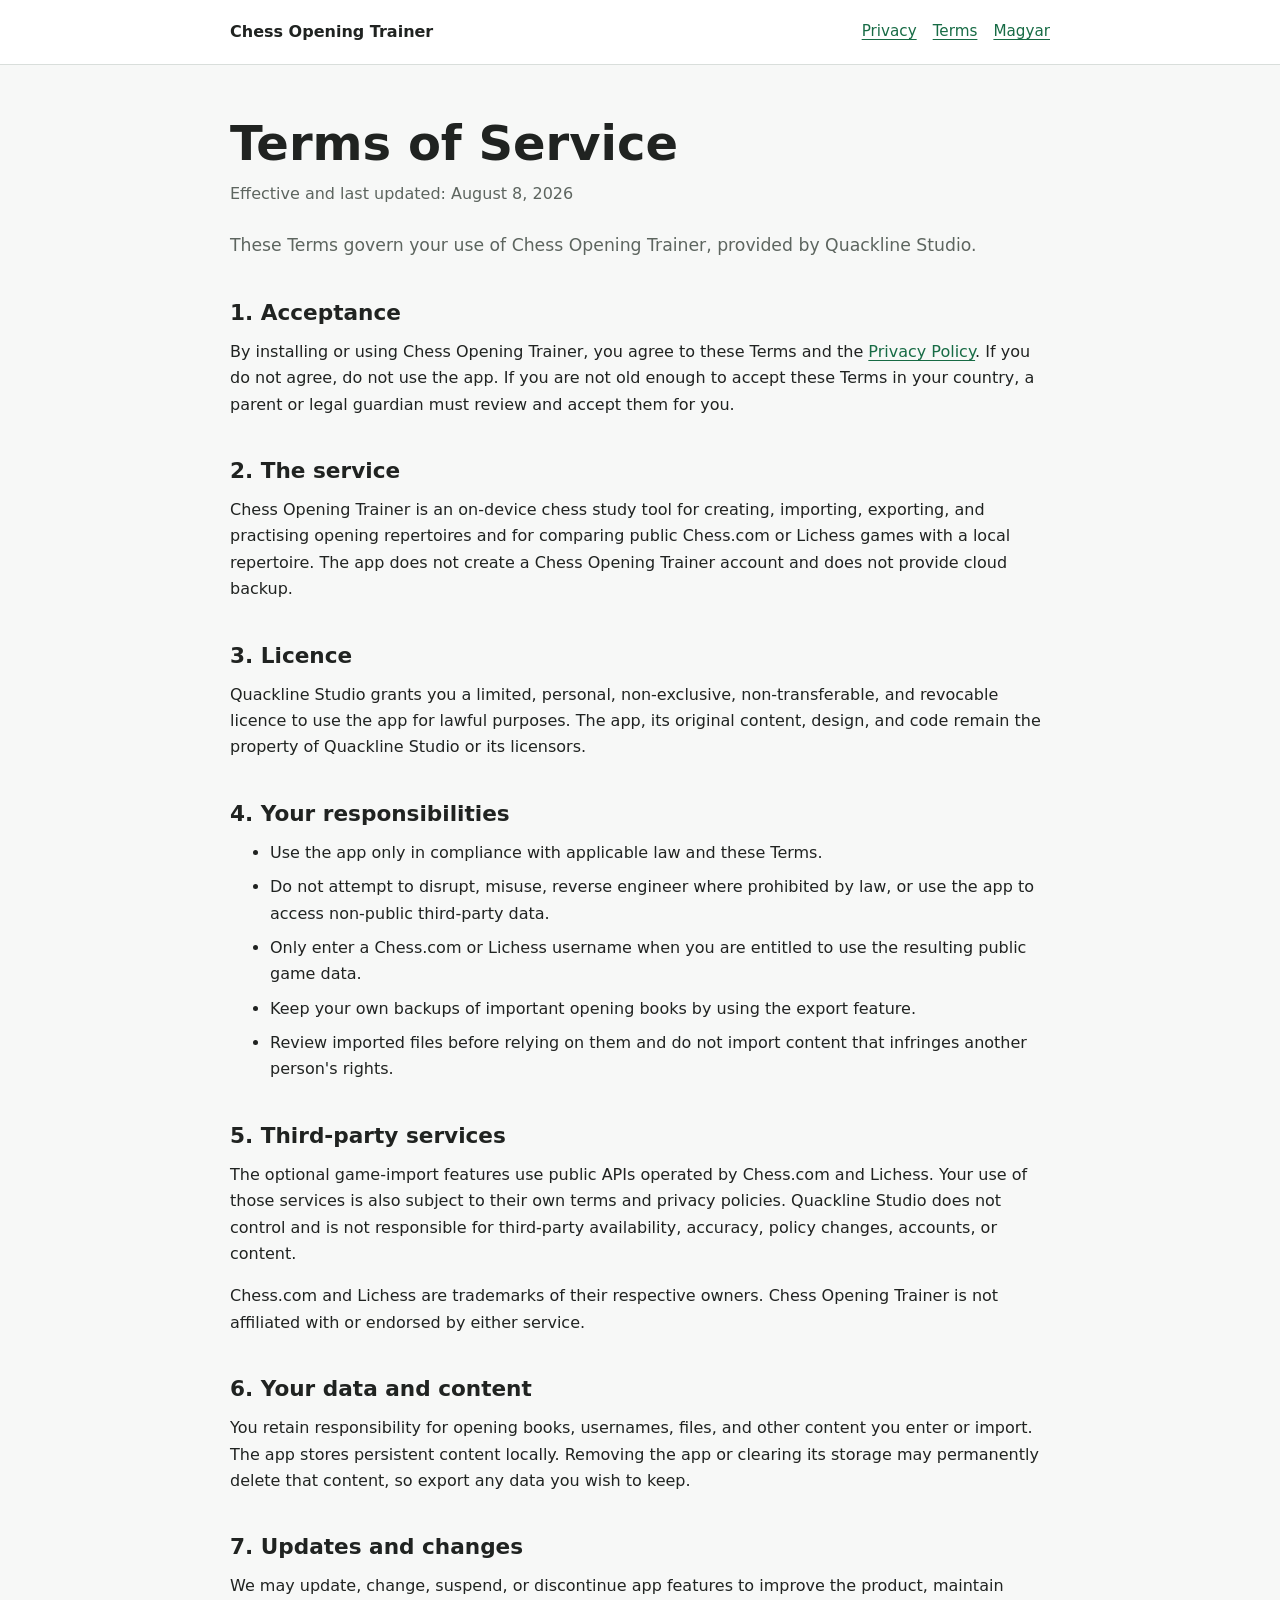
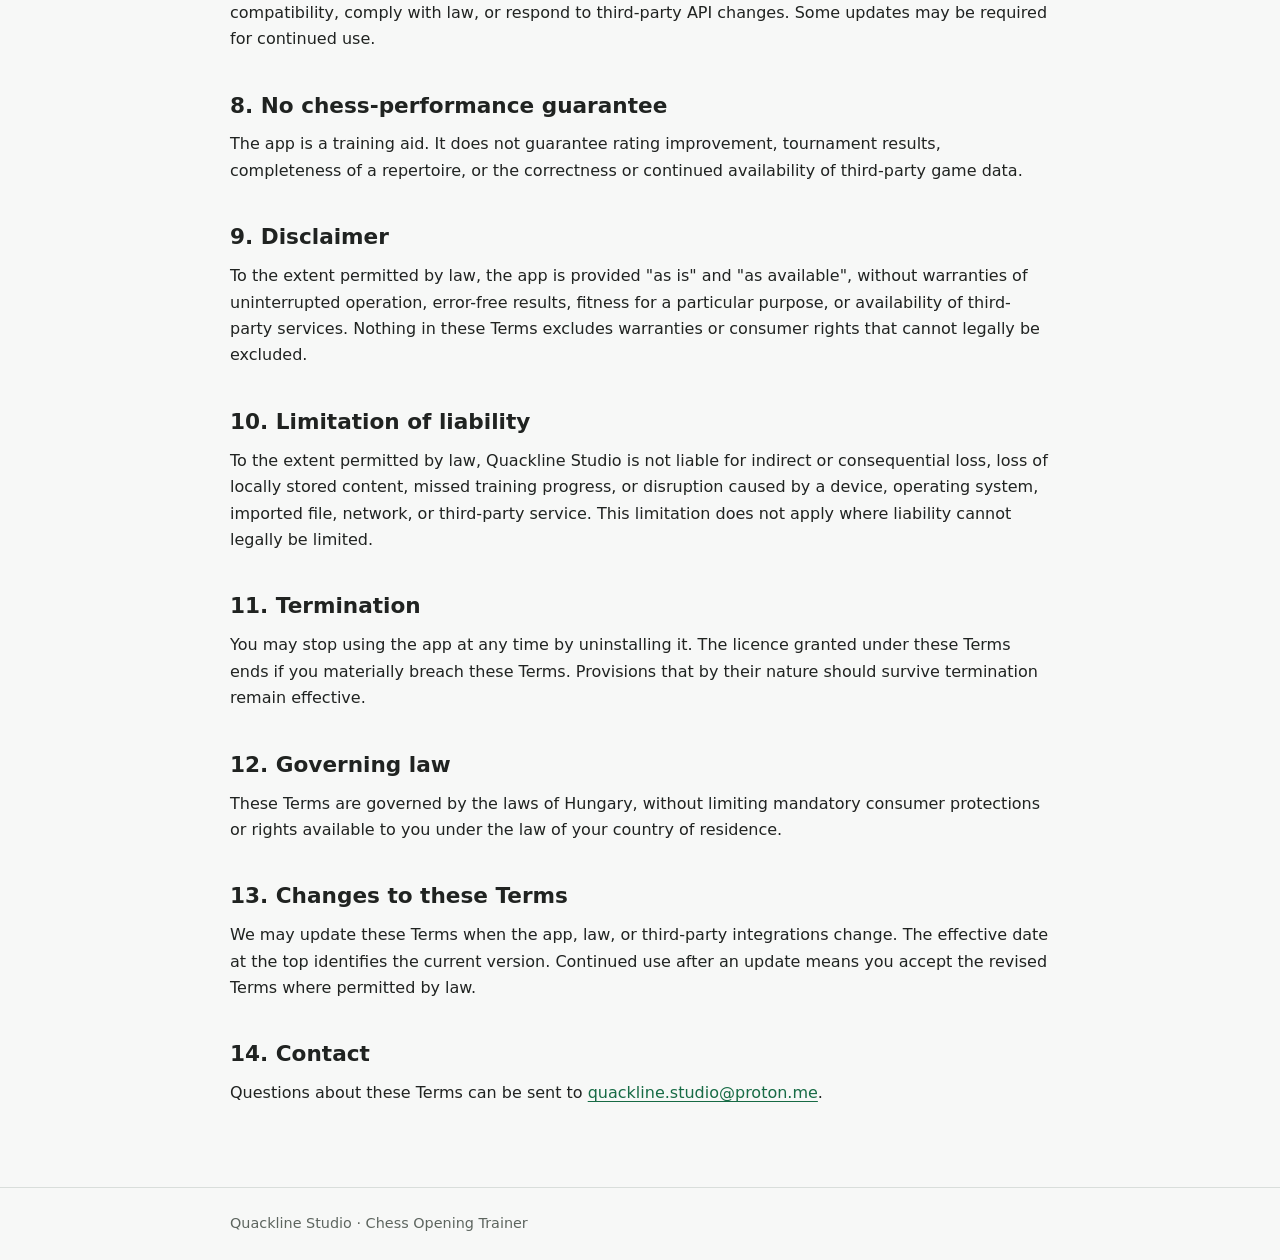
==== terms/index.html @ 7606192e "Publish Chess Opening Trainer legal documents" ====
<!doctype html>
<html lang="en">
  <head>
    <meta charset="utf-8">
    <meta name="viewport" content="width=device-width, initial-scale=1">
    <meta name="description" content="Terms of Service for Chess Opening Trainer.">
    <title>Terms of Service - Chess Opening Trainer</title>
    <link rel="stylesheet" href="../styles.css">
  </head>
  <body>
    <header class="site-header">
      <div class="site-header__inner">
        <a class="brand" href="../">Chess Opening Trainer</a>
        <nav class="site-nav" aria-label="Legal documents">
          <a href="../privacy/">Privacy</a>
          <a href="./" aria-current="page">Terms</a>
          <a href="hu/" lang="hu">Magyar</a>
        </nav>
      </div>
    </header>
    <main class="document">
      <h1>Terms of Service</h1>
      <p class="meta">Effective and last updated: August 8, 2026</p>
      <p class="lede">These Terms govern your use of Chess Opening Trainer, provided by Quackline Studio.</p>

      <h2>1. Acceptance</h2>
      <p>By installing or using Chess Opening Trainer, you agree to these Terms and the <a href="../privacy/">Privacy Policy</a>. If you do not agree, do not use the app. If you are not old enough to accept these Terms in your country, a parent or legal guardian must review and accept them for you.</p>

      <h2>2. The service</h2>
      <p>Chess Opening Trainer is an on-device chess study tool for creating, importing, exporting, and practising opening repertoires and for comparing public Chess.com or Lichess games with a local repertoire. The app does not create a Chess Opening Trainer account and does not provide cloud backup.</p>

      <h2>3. Licence</h2>
      <p>Quackline Studio grants you a limited, personal, non-exclusive, non-transferable, and revocable licence to use the app for lawful purposes. The app, its original content, design, and code remain the property of Quackline Studio or its licensors.</p>

      <h2>4. Your responsibilities</h2>
      <ul>
        <li>Use the app only in compliance with applicable law and these Terms.</li>
        <li>Do not attempt to disrupt, misuse, reverse engineer where prohibited by law, or use the app to access non-public third-party data.</li>
        <li>Only enter a Chess.com or Lichess username when you are entitled to use the resulting public game data.</li>
        <li>Keep your own backups of important opening books by using the export feature.</li>
        <li>Review imported files before relying on them and do not import content that infringes another person's rights.</li>
      </ul>

      <h2>5. Third-party services</h2>
      <p>The optional game-import features use public APIs operated by Chess.com and Lichess. Your use of those services is also subject to their own terms and privacy policies. Quackline Studio does not control and is not responsible for third-party availability, accuracy, policy changes, accounts, or content.</p>
      <p>Chess.com and Lichess are trademarks of their respective owners. Chess Opening Trainer is not affiliated with or endorsed by either service.</p>

      <h2>6. Your data and content</h2>
      <p>You retain responsibility for opening books, usernames, files, and other content you enter or import. The app stores persistent content locally. Removing the app or clearing its storage may permanently delete that content, so export any data you wish to keep.</p>

      <h2>7. Updates and changes</h2>
      <p>We may update, change, suspend, or discontinue app features to improve the product, maintain compatibility, comply with law, or respond to third-party API changes. Some updates may be required for continued use.</p>

      <h2>8. No chess-performance guarantee</h2>
      <p>The app is a training aid. It does not guarantee rating improvement, tournament results, completeness of a repertoire, or the correctness or continued availability of third-party game data.</p>

      <h2>9. Disclaimer</h2>
      <p>To the extent permitted by law, the app is provided "as is" and "as available", without warranties of uninterrupted operation, error-free results, fitness for a particular purpose, or availability of third-party services. Nothing in these Terms excludes warranties or consumer rights that cannot legally be excluded.</p>

      <h2>10. Limitation of liability</h2>
      <p>To the extent permitted by law, Quackline Studio is not liable for indirect or consequential loss, loss of locally stored content, missed training progress, or disruption caused by a device, operating system, imported file, network, or third-party service. This limitation does not apply where liability cannot legally be limited.</p>

      <h2>11. Termination</h2>
      <p>You may stop using the app at any time by uninstalling it. The licence granted under these Terms ends if you materially breach these Terms. Provisions that by their nature should survive termination remain effective.</p>

      <h2>12. Governing law</h2>
      <p>These Terms are governed by the laws of Hungary, without limiting mandatory consumer protections or rights available to you under the law of your country of residence.</p>

      <h2>13. Changes to these Terms</h2>
      <p>We may update these Terms when the app, law, or third-party integrations change. The effective date at the top identifies the current version. Continued use after an update means you accept the revised Terms where permitted by law.</p>

      <h2>14. Contact</h2>
      <p>Questions about these Terms can be sent to <a href="mailto:quackline.studio@proton.me">quackline.studio@proton.me</a>.</p>
    </main>
    <footer class="site-footer"><div class="site-footer__inner">Quackline Studio · Chess Opening Trainer</div></footer>
  </body>
</html>
---- styles.css ----
:root {
  color-scheme: light dark;
  --background: #f7f8f7;
  --surface: #ffffff;
  --text: #202321;
  --muted: #5d655f;
  --border: #d9dedb;
  --accent: #176b45;
  --accent-strong: #0f5134;
}

@media (prefers-color-scheme: dark) {
  :root {
    --background: #151816;
    --surface: #1d211e;
    --text: #edf1ee;
    --muted: #adb7b0;
    --border: #39413b;
    --accent: #74d7a5;
    --accent-strong: #9be7bd;
  }
}

* {
  box-sizing: border-box;
}

html {
  background: var(--background);
  color: var(--text);
  font-family: Inter, ui-sans-serif, system-ui, -apple-system, BlinkMacSystemFont,
    "Segoe UI", sans-serif;
  line-height: 1.65;
}

body {
  margin: 0;
}

a {
  color: var(--accent);
  text-underline-offset: 3px;
}

a:hover {
  color: var(--accent-strong);
}

a:focus-visible {
  outline: 3px solid var(--accent);
  outline-offset: 3px;
}

.site-header {
  background: var(--surface);
  border-bottom: 1px solid var(--border);
}

.site-header__inner,
.site-footer__inner,
.document,
.landing {
  width: min(100% - 32px, 820px);
  margin-inline: auto;
}

.site-header__inner {
  min-height: 64px;
  display: flex;
  align-items: center;
  justify-content: space-between;
  gap: 20px;
}

.brand {
  color: var(--text);
  font-weight: 700;
  text-decoration: none;
}

.site-nav {
  display: flex;
  flex-wrap: wrap;
  gap: 16px;
  font-size: 0.95rem;
}

.document,
.landing {
  padding-block: 48px 64px;
}

h1,
h2 {
  line-height: 1.25;
}

h1 {
  margin: 0 0 8px;
  font-size: clamp(2rem, 8vw, 3rem);
}

h2 {
  margin: 40px 0 12px;
  font-size: 1.35rem;
}

p,
ul {
  margin-block: 0 16px;
}

li + li {
  margin-top: 8px;
}

.meta,
.lede,
.site-footer {
  color: var(--muted);
}

.lede {
  font-size: 1.08rem;
  margin-top: 24px;
}

.document-nav {
  display: grid;
  grid-template-columns: repeat(2, minmax(0, 1fr));
  gap: 12px;
  margin-top: 32px;
}

.document-link {
  display: block;
  min-height: 92px;
  padding: 18px;
  border: 1px solid var(--border);
  border-radius: 8px;
  background: var(--surface);
  color: var(--text);
  font-weight: 650;
  text-decoration: none;
}

.document-link span {
  display: block;
  margin-top: 6px;
  color: var(--muted);
  font-size: 0.9rem;
  font-weight: 400;
}

.site-footer {
  border-top: 1px solid var(--border);
  font-size: 0.9rem;
}

.site-footer__inner {
  padding-block: 24px;
}

@media (max-width: 560px) {
  .site-header__inner {
    align-items: flex-start;
    flex-direction: column;
    padding-block: 14px;
  }

  .document,
  .landing {
    padding-block: 36px 52px;
  }

  .document-nav {
    grid-template-columns: 1fr;
  }
}
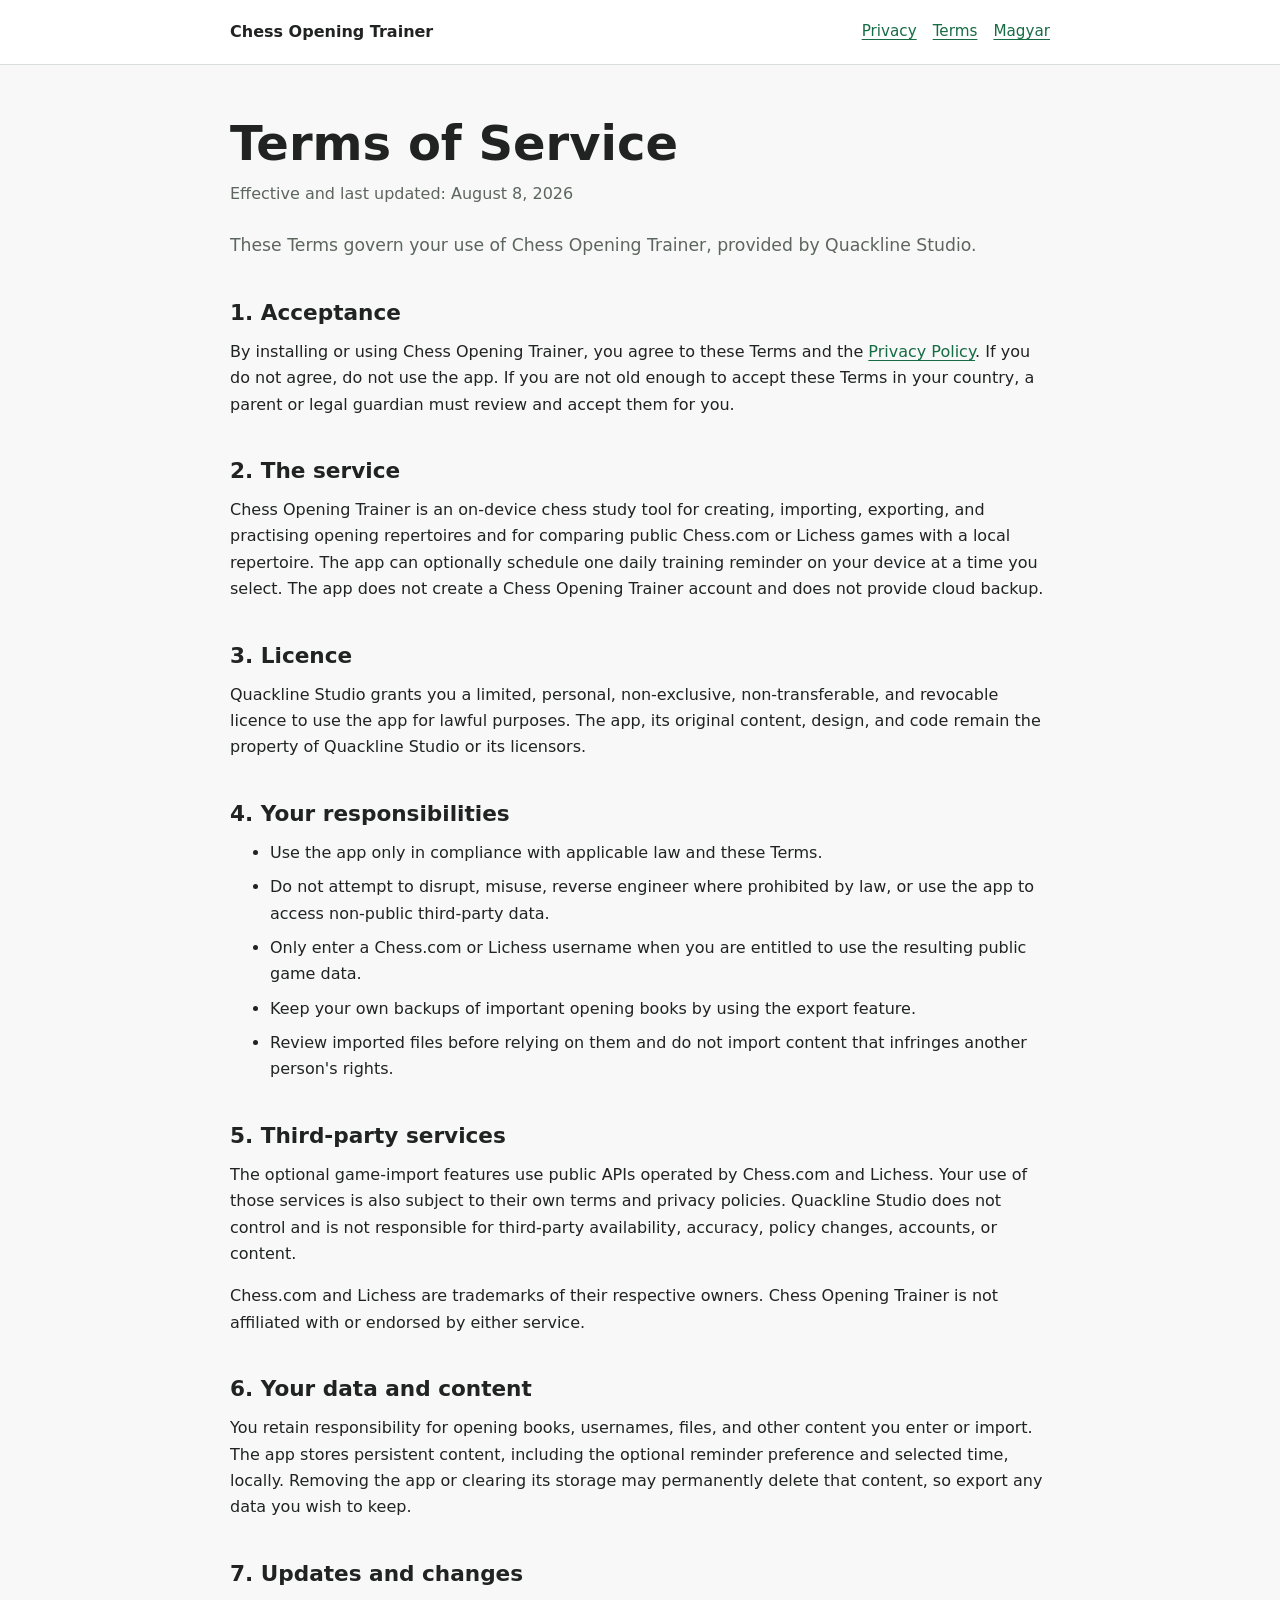
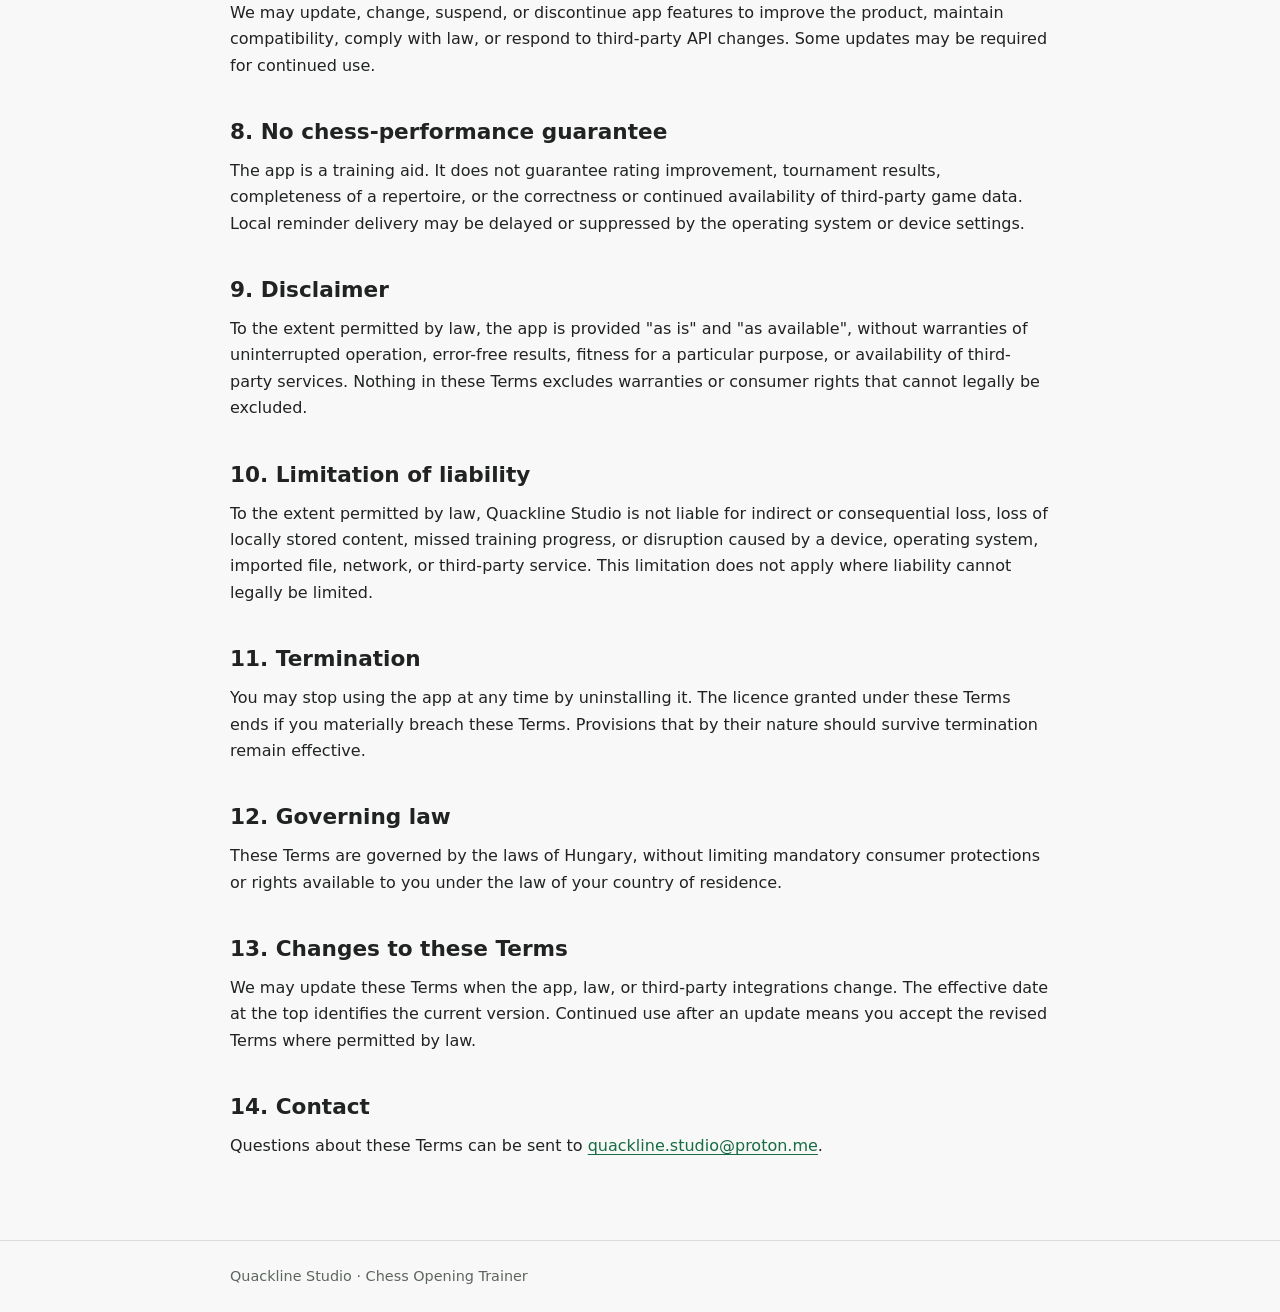
==== commit 8a5ca841: "Document optional local training reminders" ====
--- a/terms/index.html
+++ b/terms/index.html
@@ -27,7 +27,7 @@
       <p>By installing or using Chess Opening Trainer, you agree to these Terms and the <a href="../privacy/">Privacy Policy</a>. If you do not agree, do not use the app. If you are not old enough to accept these Terms in your country, a parent or legal guardian must review and accept them for you.</p>
 
       <h2>2. The service</h2>
-      <p>Chess Opening Trainer is an on-device chess study tool for creating, importing, exporting, and practising opening repertoires and for comparing public Chess.com or Lichess games with a local repertoire. The app does not create a Chess Opening Trainer account and does not provide cloud backup.</p>
+      <p>Chess Opening Trainer is an on-device chess study tool for creating, importing, exporting, and practising opening repertoires and for comparing public Chess.com or Lichess games with a local repertoire. The app can optionally schedule one daily training reminder on your device at a time you select. The app does not create a Chess Opening Trainer account and does not provide cloud backup.</p>
 
       <h2>3. Licence</h2>
       <p>Quackline Studio grants you a limited, personal, non-exclusive, non-transferable, and revocable licence to use the app for lawful purposes. The app, its original content, design, and code remain the property of Quackline Studio or its licensors.</p>
@@ -46,13 +46,13 @@
       <p>Chess.com and Lichess are trademarks of their respective owners. Chess Opening Trainer is not affiliated with or endorsed by either service.</p>
 
       <h2>6. Your data and content</h2>
-      <p>You retain responsibility for opening books, usernames, files, and other content you enter or import. The app stores persistent content locally. Removing the app or clearing its storage may permanently delete that content, so export any data you wish to keep.</p>
+      <p>You retain responsibility for opening books, usernames, files, and other content you enter or import. The app stores persistent content, including the optional reminder preference and selected time, locally. Removing the app or clearing its storage may permanently delete that content, so export any data you wish to keep.</p>
 
       <h2>7. Updates and changes</h2>
       <p>We may update, change, suspend, or discontinue app features to improve the product, maintain compatibility, comply with law, or respond to third-party API changes. Some updates may be required for continued use.</p>
 
       <h2>8. No chess-performance guarantee</h2>
-      <p>The app is a training aid. It does not guarantee rating improvement, tournament results, completeness of a repertoire, or the correctness or continued availability of third-party game data.</p>
+      <p>The app is a training aid. It does not guarantee rating improvement, tournament results, completeness of a repertoire, or the correctness or continued availability of third-party game data. Local reminder delivery may be delayed or suppressed by the operating system or device settings.</p>
 
       <h2>9. Disclaimer</h2>
       <p>To the extent permitted by law, the app is provided "as is" and "as available", without warranties of uninterrupted operation, error-free results, fitness for a particular purpose, or availability of third-party services. Nothing in these Terms excludes warranties or consumer rights that cannot legally be excluded.</p>
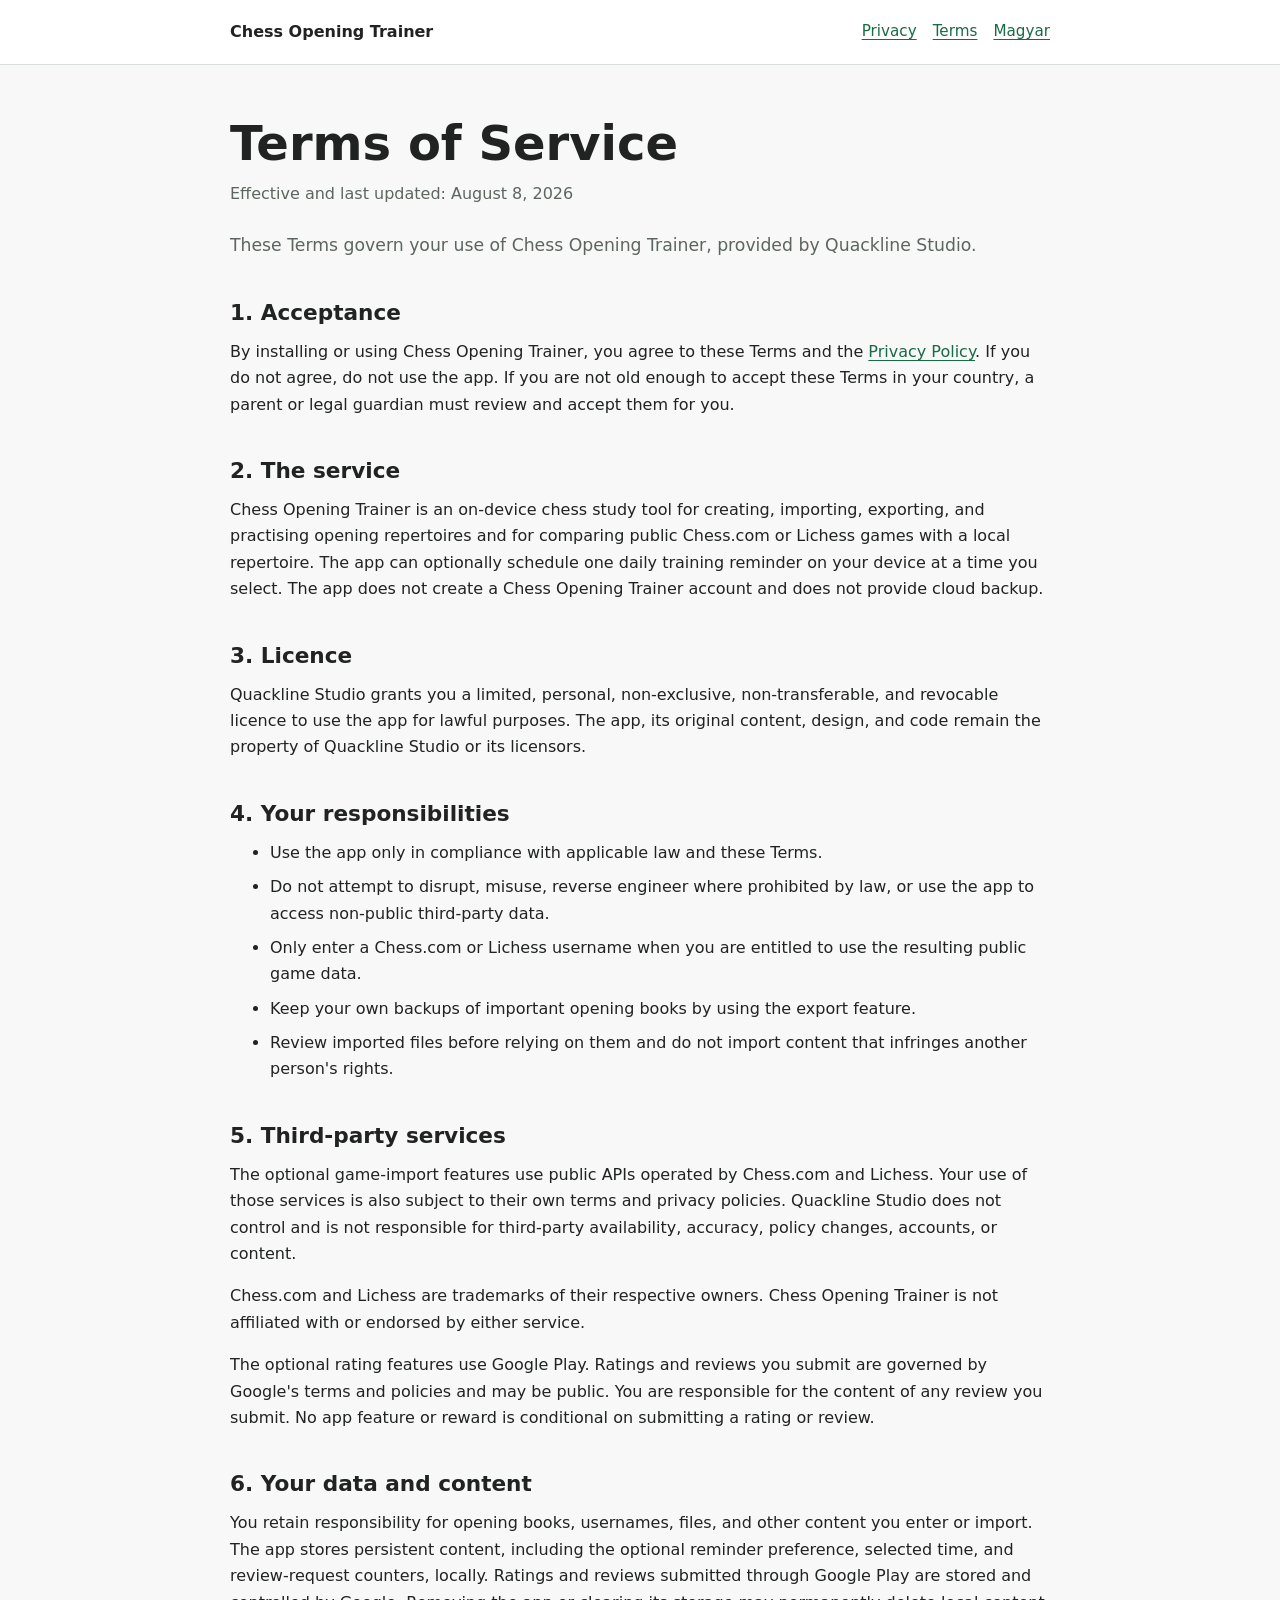
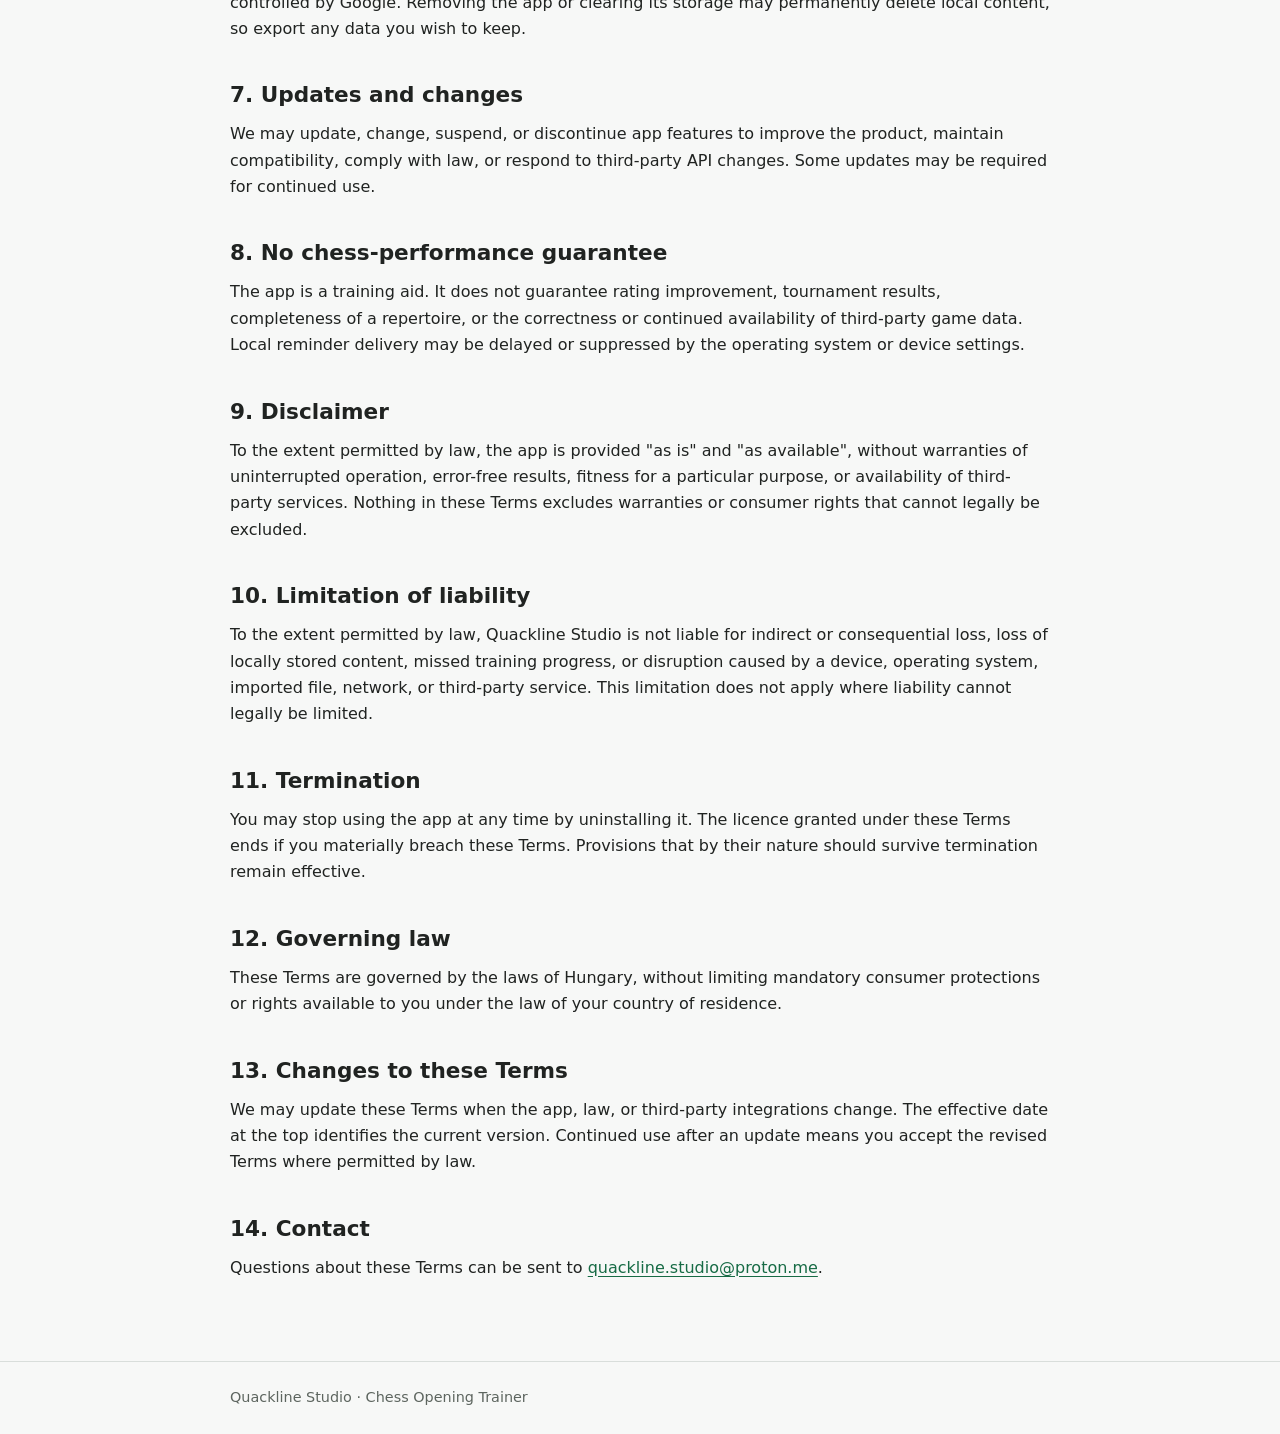
==== commit 5683aa7e: "Document Google Play ratings and reviews" ====
--- a/terms/index.html
+++ b/terms/index.html
@@ -44,9 +44,10 @@
       <h2>5. Third-party services</h2>
       <p>The optional game-import features use public APIs operated by Chess.com and Lichess. Your use of those services is also subject to their own terms and privacy policies. Quackline Studio does not control and is not responsible for third-party availability, accuracy, policy changes, accounts, or content.</p>
       <p>Chess.com and Lichess are trademarks of their respective owners. Chess Opening Trainer is not affiliated with or endorsed by either service.</p>
+      <p>The optional rating features use Google Play. Ratings and reviews you submit are governed by Google's terms and policies and may be public. You are responsible for the content of any review you submit. No app feature or reward is conditional on submitting a rating or review.</p>
 
       <h2>6. Your data and content</h2>
-      <p>You retain responsibility for opening books, usernames, files, and other content you enter or import. The app stores persistent content, including the optional reminder preference and selected time, locally. Removing the app or clearing its storage may permanently delete that content, so export any data you wish to keep.</p>
+      <p>You retain responsibility for opening books, usernames, files, and other content you enter or import. The app stores persistent content, including the optional reminder preference, selected time, and review-request counters, locally. Ratings and reviews submitted through Google Play are stored and controlled by Google. Removing the app or clearing its storage may permanently delete local content, so export any data you wish to keep.</p>
 
       <h2>7. Updates and changes</h2>
       <p>We may update, change, suspend, or discontinue app features to improve the product, maintain compatibility, comply with law, or respond to third-party API changes. Some updates may be required for continued use.</p>
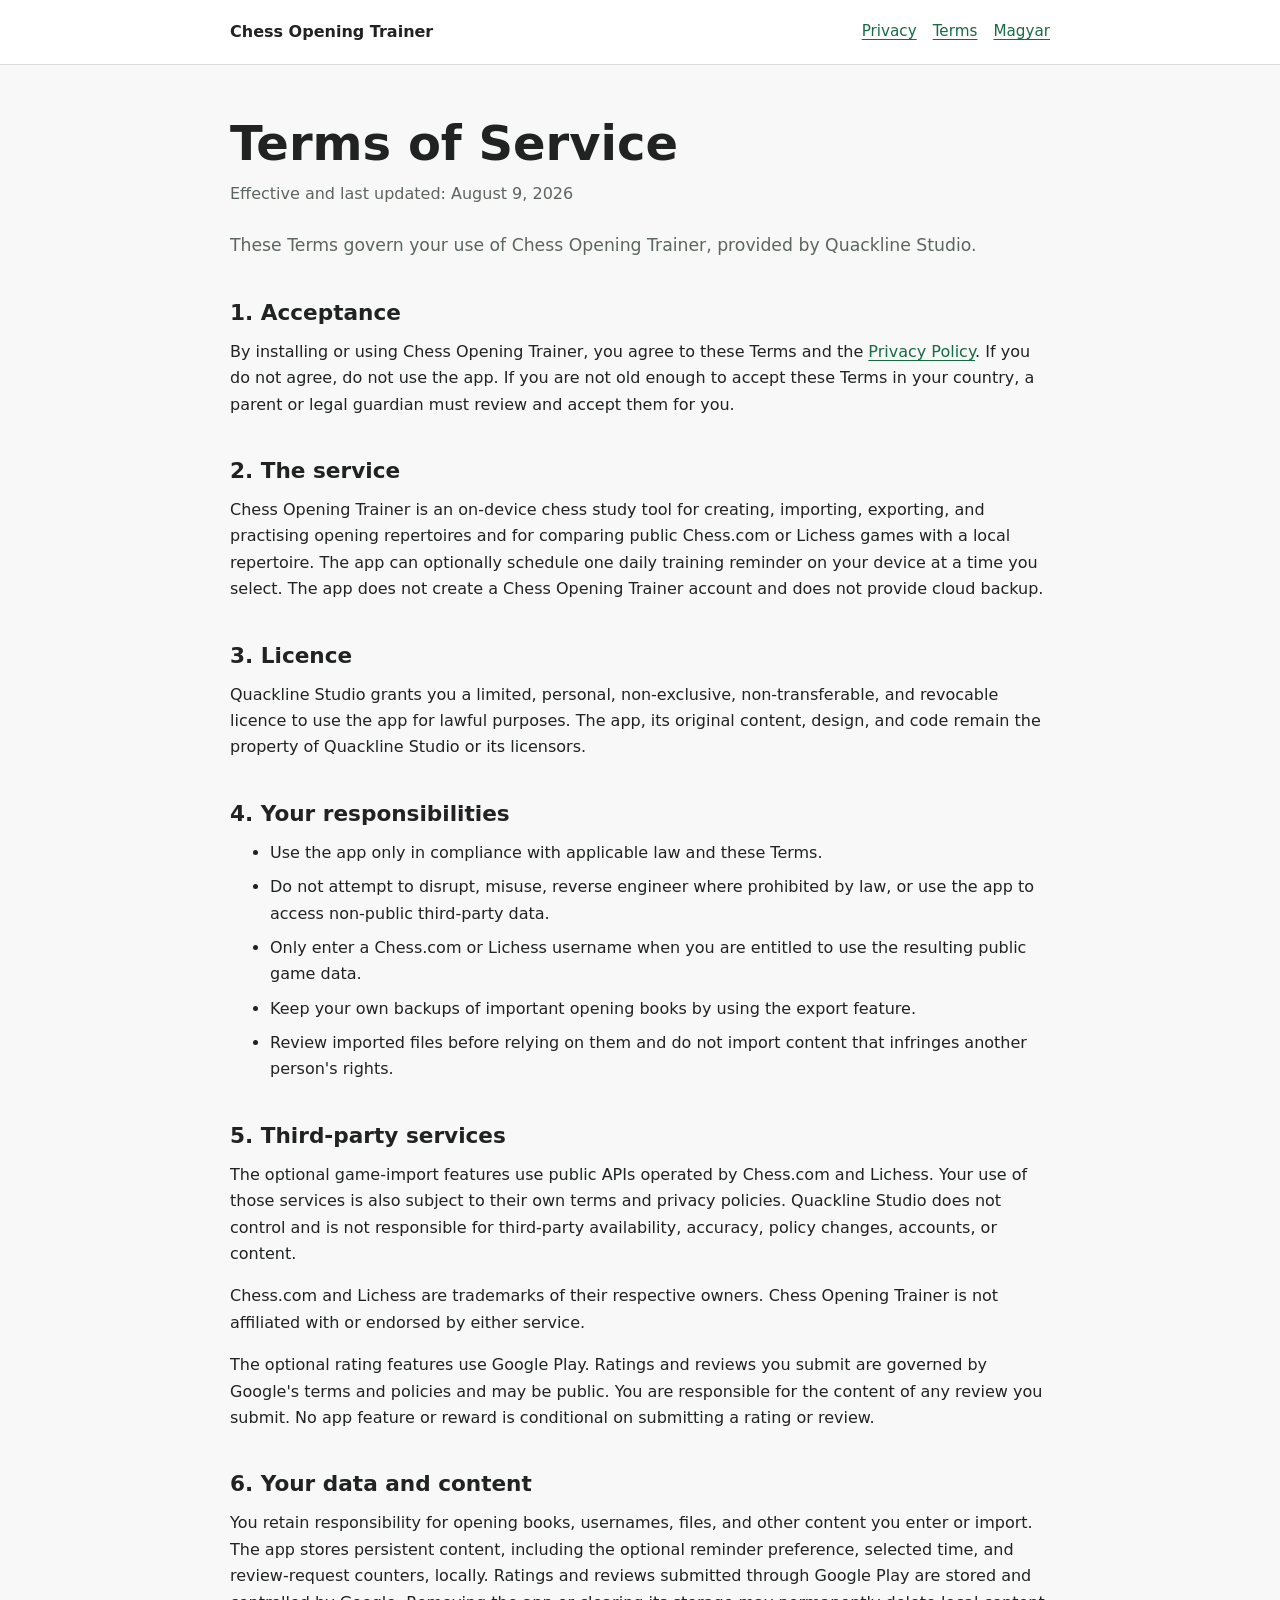
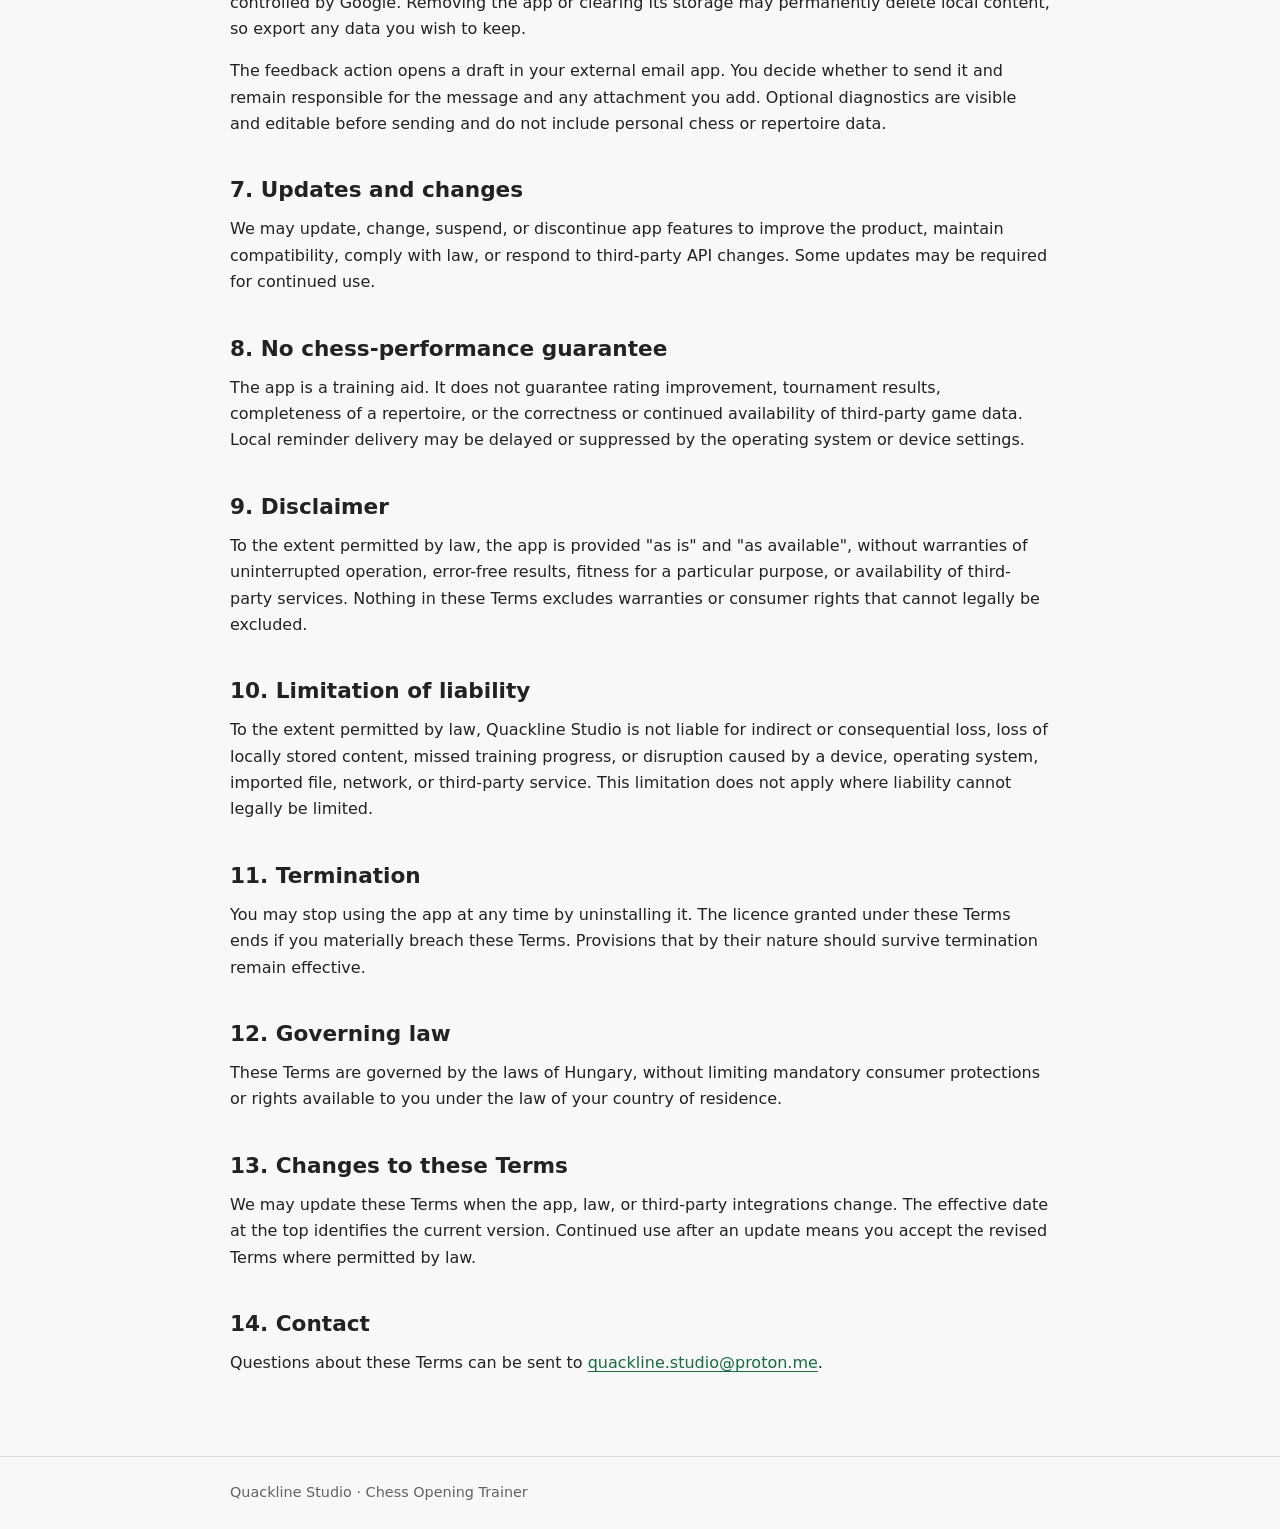
==== commit 9e053cf5: "Document direct feedback email" ====
--- a/terms/index.html
+++ b/terms/index.html
@@ -20,7 +20,7 @@
     </header>
     <main class="document">
       <h1>Terms of Service</h1>
-      <p class="meta">Effective and last updated: August 8, 2026</p>
+      <p class="meta">Effective and last updated: August 9, 2026</p>
       <p class="lede">These Terms govern your use of Chess Opening Trainer, provided by Quackline Studio.</p>
 
       <h2>1. Acceptance</h2>
@@ -48,6 +48,7 @@
 
       <h2>6. Your data and content</h2>
       <p>You retain responsibility for opening books, usernames, files, and other content you enter or import. The app stores persistent content, including the optional reminder preference, selected time, and review-request counters, locally. Ratings and reviews submitted through Google Play are stored and controlled by Google. Removing the app or clearing its storage may permanently delete local content, so export any data you wish to keep.</p>
+      <p>The feedback action opens a draft in your external email app. You decide whether to send it and remain responsible for the message and any attachment you add. Optional diagnostics are visible and editable before sending and do not include personal chess or repertoire data.</p>
 
       <h2>7. Updates and changes</h2>
       <p>We may update, change, suspend, or discontinue app features to improve the product, maintain compatibility, comply with law, or respond to third-party API changes. Some updates may be required for continued use.</p>
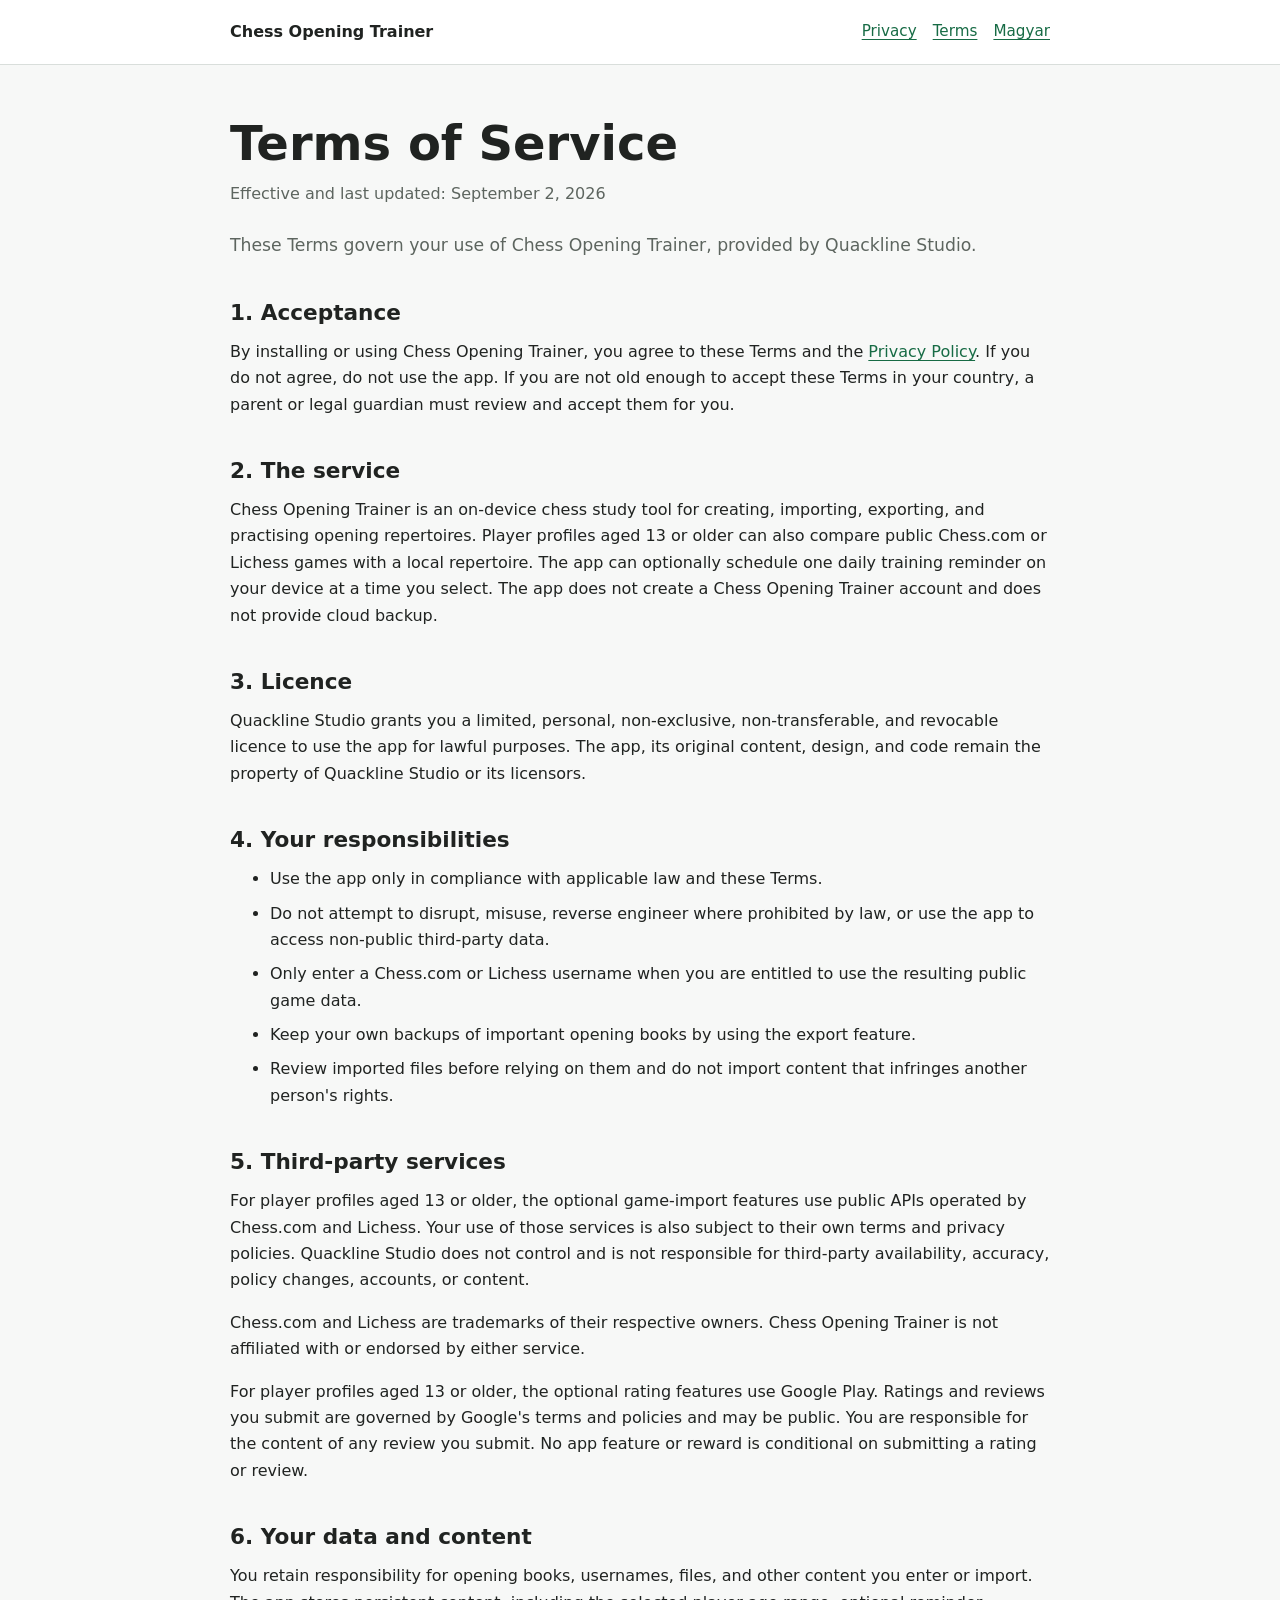
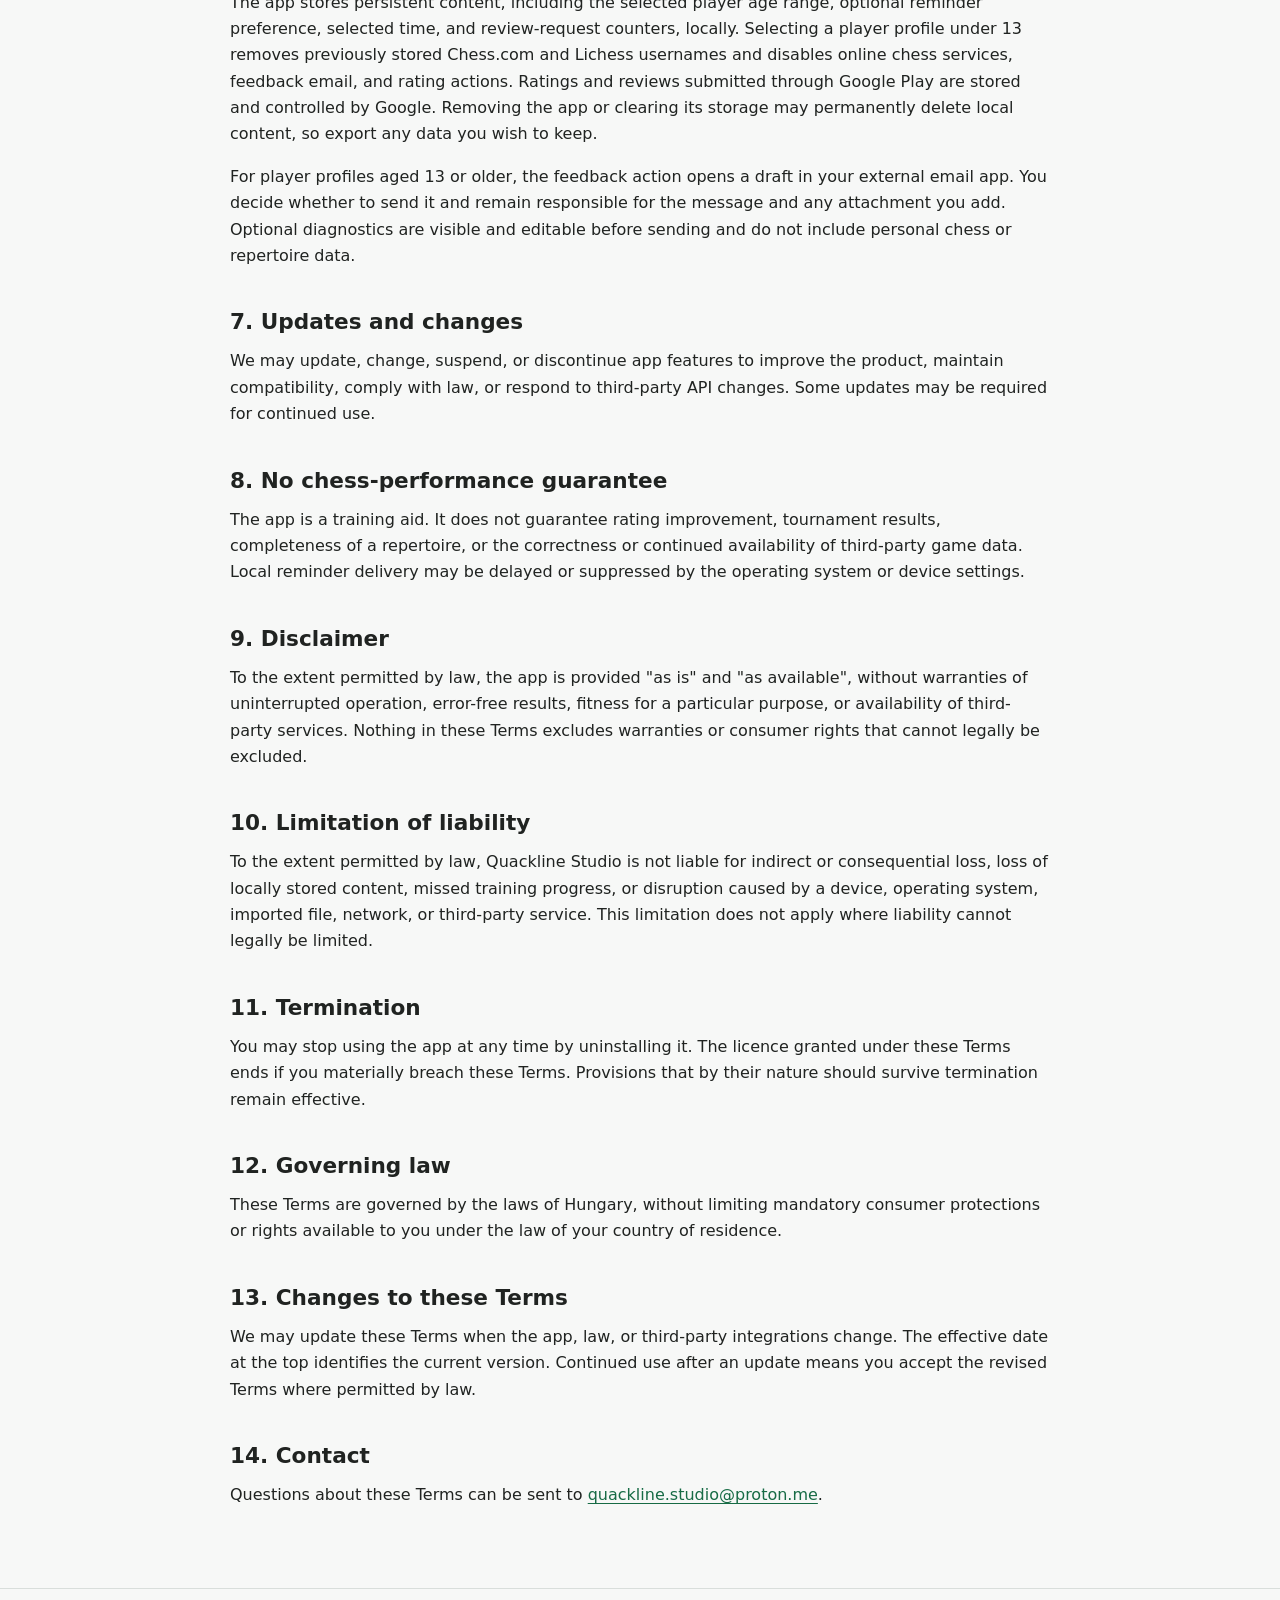
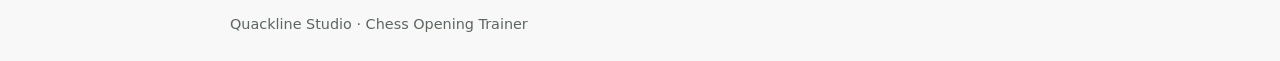
==== commit 7d50c0c3: "Update legal documents for age-based features" ====
--- a/terms/index.html
+++ b/terms/index.html
@@ -20,14 +20,14 @@
     </header>
     <main class="document">
       <h1>Terms of Service</h1>
-      <p class="meta">Effective and last updated: August 9, 2026</p>
+      <p class="meta">Effective and last updated: September 2, 2026</p>
       <p class="lede">These Terms govern your use of Chess Opening Trainer, provided by Quackline Studio.</p>
 
       <h2>1. Acceptance</h2>
       <p>By installing or using Chess Opening Trainer, you agree to these Terms and the <a href="../privacy/">Privacy Policy</a>. If you do not agree, do not use the app. If you are not old enough to accept these Terms in your country, a parent or legal guardian must review and accept them for you.</p>
 
       <h2>2. The service</h2>
-      <p>Chess Opening Trainer is an on-device chess study tool for creating, importing, exporting, and practising opening repertoires and for comparing public Chess.com or Lichess games with a local repertoire. The app can optionally schedule one daily training reminder on your device at a time you select. The app does not create a Chess Opening Trainer account and does not provide cloud backup.</p>
+      <p>Chess Opening Trainer is an on-device chess study tool for creating, importing, exporting, and practising opening repertoires. Player profiles aged 13 or older can also compare public Chess.com or Lichess games with a local repertoire. The app can optionally schedule one daily training reminder on your device at a time you select. The app does not create a Chess Opening Trainer account and does not provide cloud backup.</p>
 
       <h2>3. Licence</h2>
       <p>Quackline Studio grants you a limited, personal, non-exclusive, non-transferable, and revocable licence to use the app for lawful purposes. The app, its original content, design, and code remain the property of Quackline Studio or its licensors.</p>
@@ -42,13 +42,13 @@
       </ul>
 
       <h2>5. Third-party services</h2>
-      <p>The optional game-import features use public APIs operated by Chess.com and Lichess. Your use of those services is also subject to their own terms and privacy policies. Quackline Studio does not control and is not responsible for third-party availability, accuracy, policy changes, accounts, or content.</p>
+      <p>For player profiles aged 13 or older, the optional game-import features use public APIs operated by Chess.com and Lichess. Your use of those services is also subject to their own terms and privacy policies. Quackline Studio does not control and is not responsible for third-party availability, accuracy, policy changes, accounts, or content.</p>
       <p>Chess.com and Lichess are trademarks of their respective owners. Chess Opening Trainer is not affiliated with or endorsed by either service.</p>
-      <p>The optional rating features use Google Play. Ratings and reviews you submit are governed by Google's terms and policies and may be public. You are responsible for the content of any review you submit. No app feature or reward is conditional on submitting a rating or review.</p>
+      <p>For player profiles aged 13 or older, the optional rating features use Google Play. Ratings and reviews you submit are governed by Google's terms and policies and may be public. You are responsible for the content of any review you submit. No app feature or reward is conditional on submitting a rating or review.</p>
 
       <h2>6. Your data and content</h2>
-      <p>You retain responsibility for opening books, usernames, files, and other content you enter or import. The app stores persistent content, including the optional reminder preference, selected time, and review-request counters, locally. Ratings and reviews submitted through Google Play are stored and controlled by Google. Removing the app or clearing its storage may permanently delete local content, so export any data you wish to keep.</p>
-      <p>The feedback action opens a draft in your external email app. You decide whether to send it and remain responsible for the message and any attachment you add. Optional diagnostics are visible and editable before sending and do not include personal chess or repertoire data.</p>
+      <p>You retain responsibility for opening books, usernames, files, and other content you enter or import. The app stores persistent content, including the selected player age range, optional reminder preference, selected time, and review-request counters, locally. Selecting a player profile under 13 removes previously stored Chess.com and Lichess usernames and disables online chess services, feedback email, and rating actions. Ratings and reviews submitted through Google Play are stored and controlled by Google. Removing the app or clearing its storage may permanently delete local content, so export any data you wish to keep.</p>
+      <p>For player profiles aged 13 or older, the feedback action opens a draft in your external email app. You decide whether to send it and remain responsible for the message and any attachment you add. Optional diagnostics are visible and editable before sending and do not include personal chess or repertoire data.</p>
 
       <h2>7. Updates and changes</h2>
       <p>We may update, change, suspend, or discontinue app features to improve the product, maintain compatibility, comply with law, or respond to third-party API changes. Some updates may be required for continued use.</p>
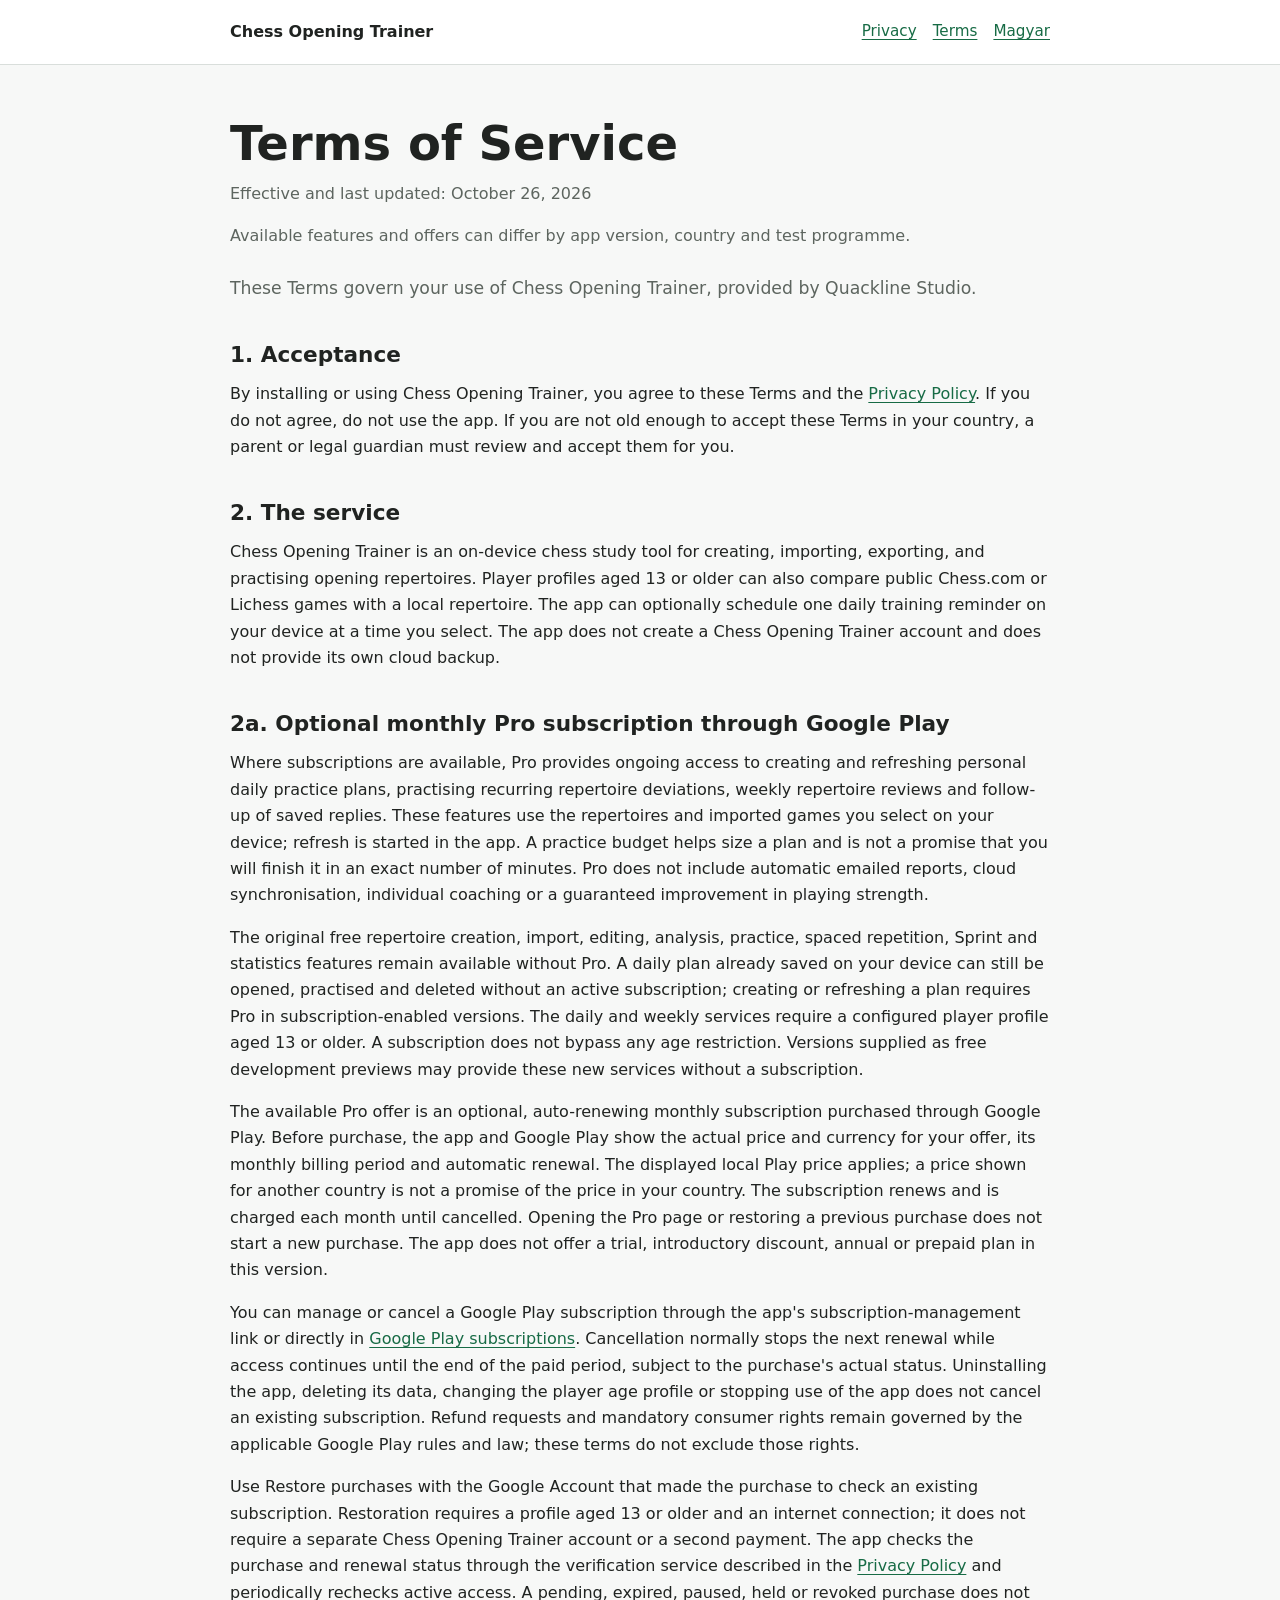
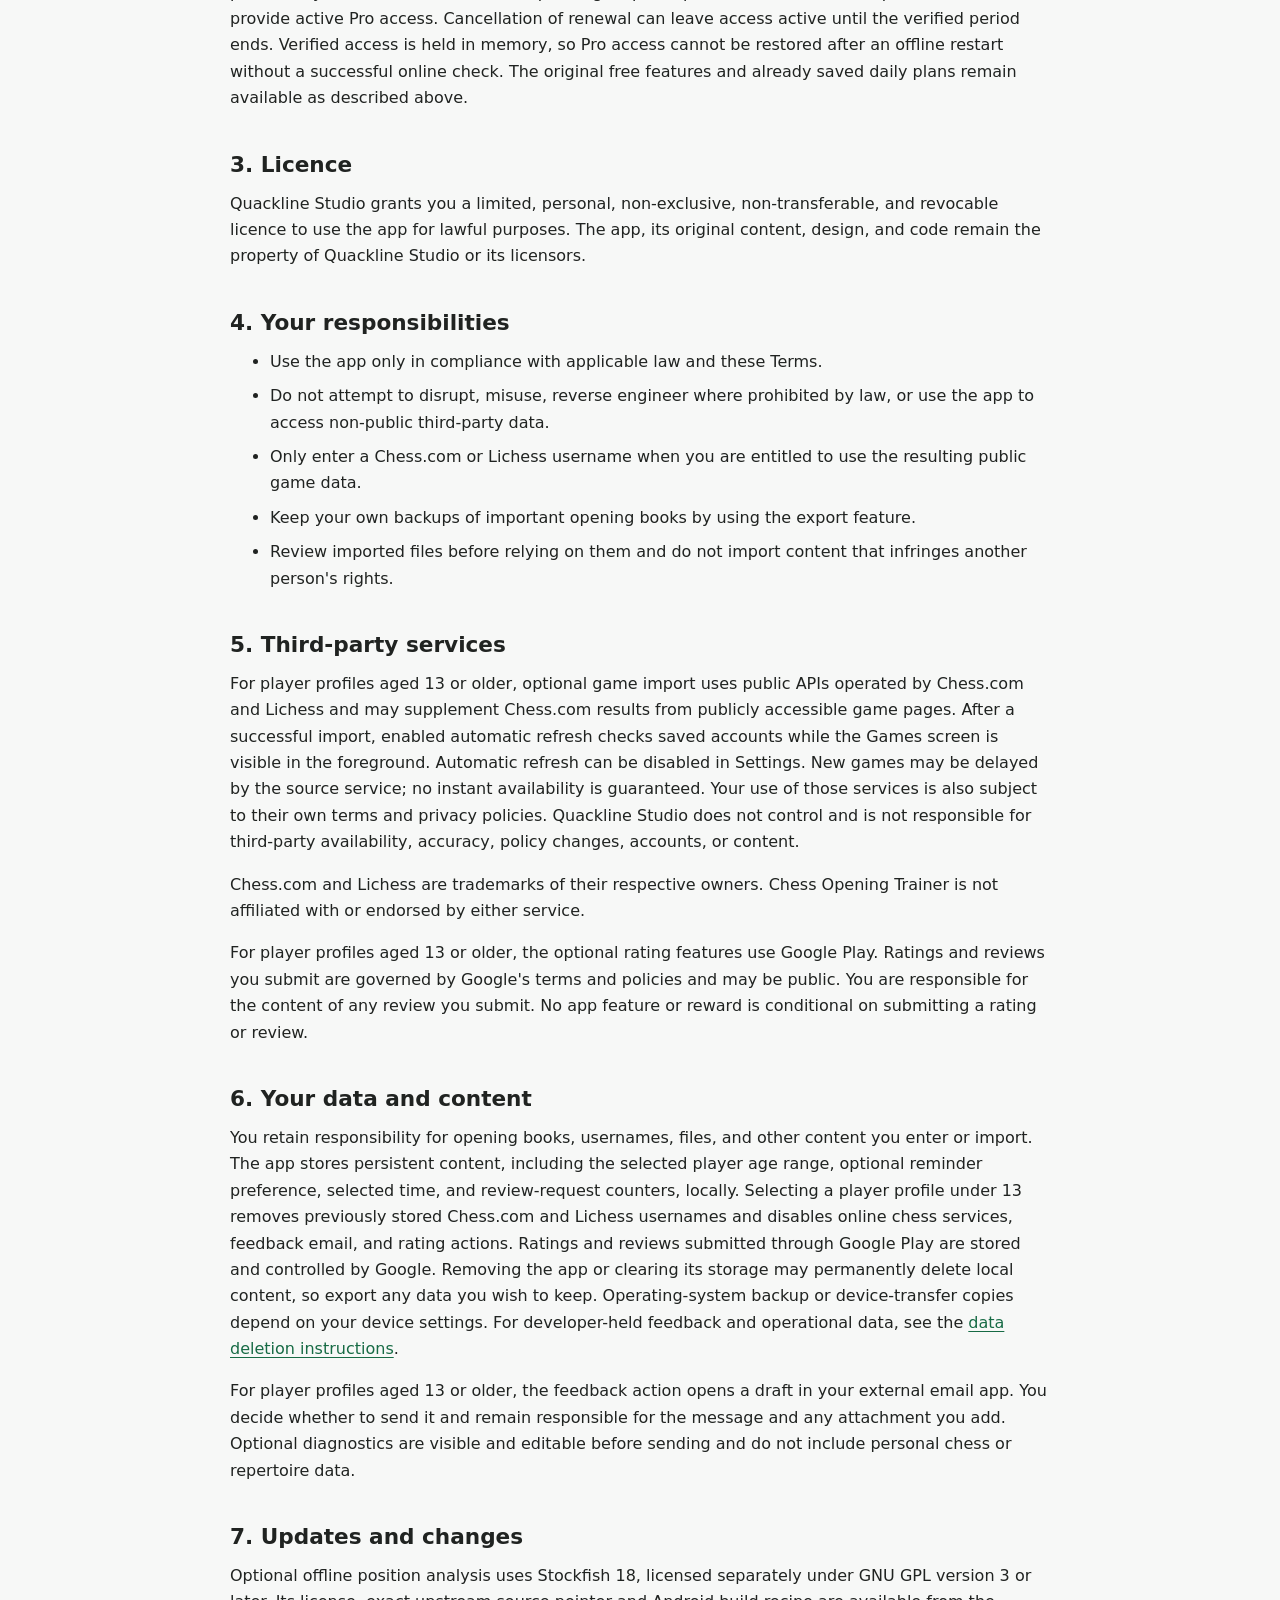
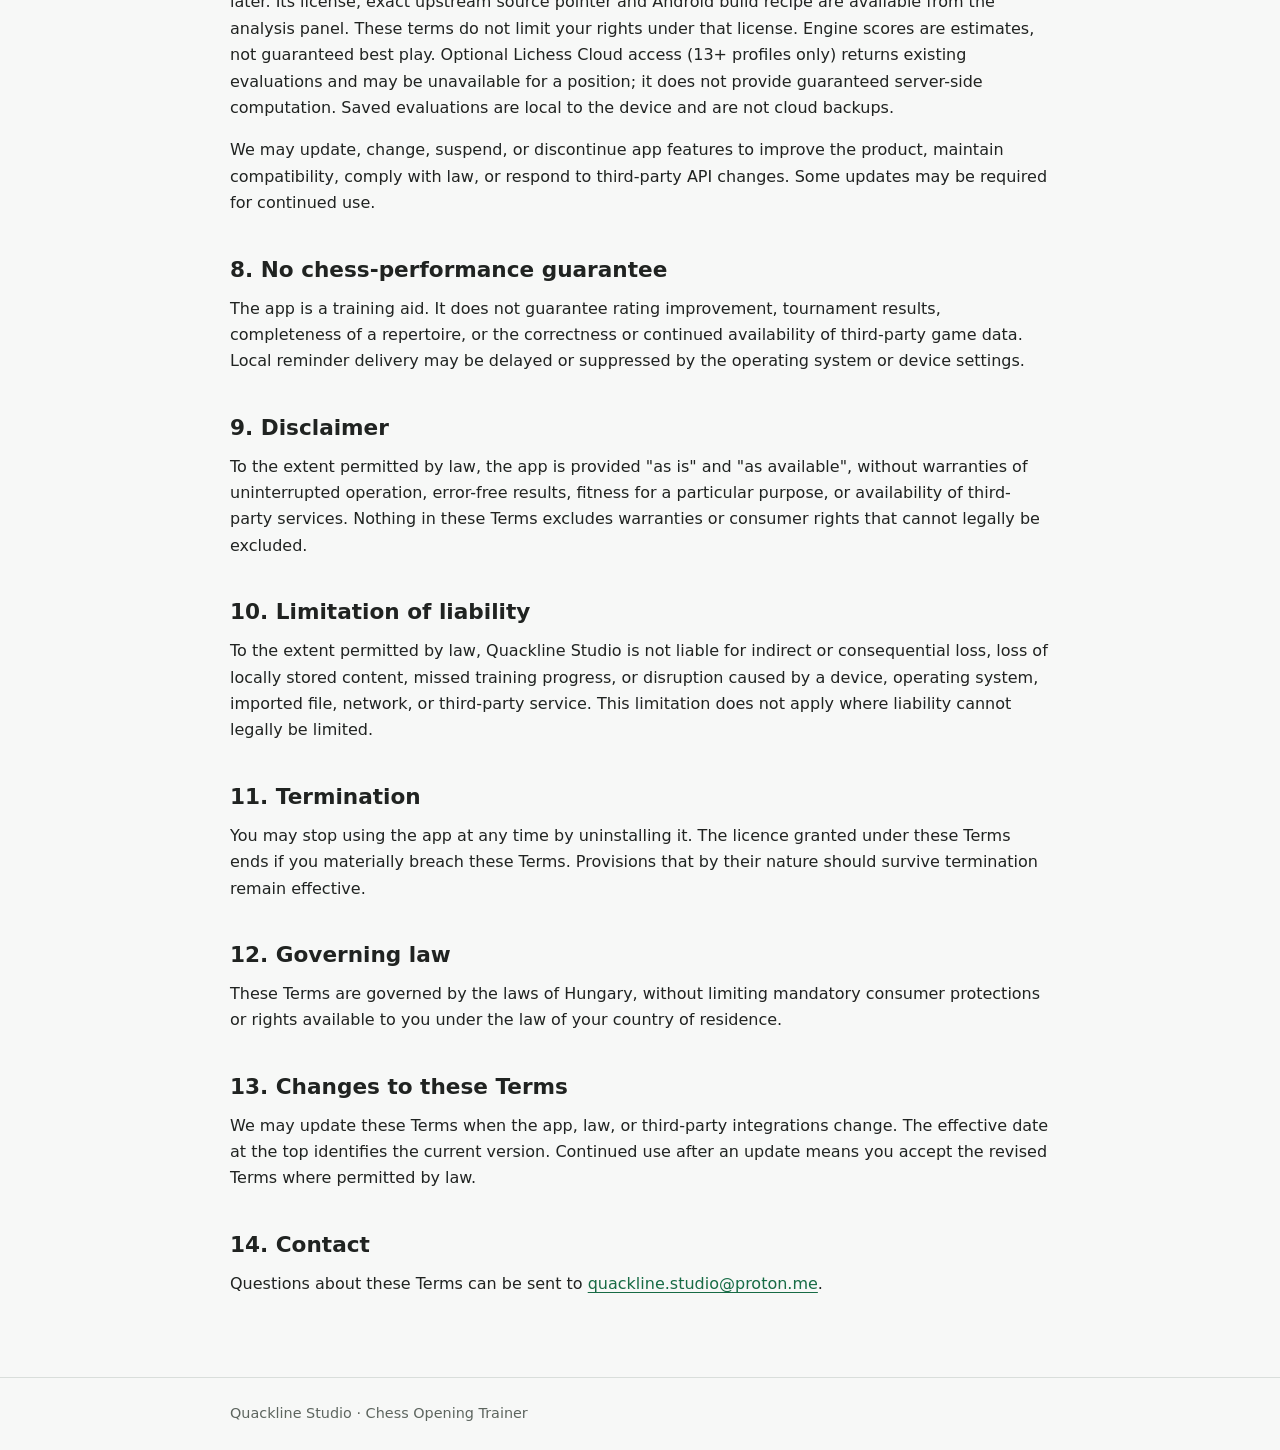
==== commit ce17e0a0: "Update Terms for optional monthly Pro service" ====
--- a/terms/index.html
+++ b/terms/index.html
@@ -20,14 +20,22 @@
     </header>
     <main class="document">
       <h1>Terms of Service</h1>
-      <p class="meta">Effective and last updated: September 2, 2026</p>
+      <p class="meta">Effective and last updated: October 26, 2026</p>
+      <p class="meta">Available features and offers can differ by app version, country and test programme.</p>
       <p class="lede">These Terms govern your use of Chess Opening Trainer, provided by Quackline Studio.</p>
 
       <h2>1. Acceptance</h2>
       <p>By installing or using Chess Opening Trainer, you agree to these Terms and the <a href="../privacy/">Privacy Policy</a>. If you do not agree, do not use the app. If you are not old enough to accept these Terms in your country, a parent or legal guardian must review and accept them for you.</p>
 
       <h2>2. The service</h2>
-      <p>Chess Opening Trainer is an on-device chess study tool for creating, importing, exporting, and practising opening repertoires. Player profiles aged 13 or older can also compare public Chess.com or Lichess games with a local repertoire. The app can optionally schedule one daily training reminder on your device at a time you select. The app does not create a Chess Opening Trainer account and does not provide cloud backup.</p>
+      <p>Chess Opening Trainer is an on-device chess study tool for creating, importing, exporting, and practising opening repertoires. Player profiles aged 13 or older can also compare public Chess.com or Lichess games with a local repertoire. The app can optionally schedule one daily training reminder on your device at a time you select. The app does not create a Chess Opening Trainer account and does not provide its own cloud backup.</p>
+
+      <h2>2a. Optional monthly Pro subscription through Google Play</h2>
+      <p>Where subscriptions are available, Pro provides ongoing access to creating and refreshing personal daily practice plans, practising recurring repertoire deviations, weekly repertoire reviews and follow-up of saved replies. These features use the repertoires and imported games you select on your device; refresh is started in the app. A practice budget helps size a plan and is not a promise that you will finish it in an exact number of minutes. Pro does not include automatic emailed reports, cloud synchronisation, individual coaching or a guaranteed improvement in playing strength.</p>
+      <p>The original free repertoire creation, import, editing, analysis, practice, spaced repetition, Sprint and statistics features remain available without Pro. A daily plan already saved on your device can still be opened, practised and deleted without an active subscription; creating or refreshing a plan requires Pro in subscription-enabled versions. The daily and weekly services require a configured player profile aged 13 or older. A subscription does not bypass any age restriction. Versions supplied as free development previews may provide these new services without a subscription.</p>
+      <p>The available Pro offer is an optional, auto-renewing monthly subscription purchased through Google Play. Before purchase, the app and Google Play show the actual price and currency for your offer, its monthly billing period and automatic renewal. The displayed local Play price applies; a price shown for another country is not a promise of the price in your country. The subscription renews and is charged each month until cancelled. Opening the Pro page or restoring a previous purchase does not start a new purchase. The app does not offer a trial, introductory discount, annual or prepaid plan in this version.</p>
+      <p>You can manage or cancel a Google Play subscription through the app's subscription-management link or directly in <a href="https://play.google.com/store/account/subscriptions">Google Play subscriptions</a>. Cancellation normally stops the next renewal while access continues until the end of the paid period, subject to the purchase's actual status. Uninstalling the app, deleting its data, changing the player age profile or stopping use of the app does not cancel an existing subscription. Refund requests and mandatory consumer rights remain governed by the applicable Google Play rules and law; these terms do not exclude those rights.</p>
+      <p>Use Restore purchases with the Google Account that made the purchase to check an existing subscription. Restoration requires a profile aged 13 or older and an internet connection; it does not require a separate Chess Opening Trainer account or a second payment. The app checks the purchase and renewal status through the verification service described in the <a href="../privacy/">Privacy Policy</a> and periodically rechecks active access. A pending, expired, paused, held or revoked purchase does not provide active Pro access. Cancellation of renewal can leave access active until the verified period ends. Verified access is held in memory, so Pro access cannot be restored after an offline restart without a successful online check. The original free features and already saved daily plans remain available as described above.</p>
 
       <h2>3. Licence</h2>
       <p>Quackline Studio grants you a limited, personal, non-exclusive, non-transferable, and revocable licence to use the app for lawful purposes. The app, its original content, design, and code remain the property of Quackline Studio or its licensors.</p>
@@ -42,15 +50,17 @@
       </ul>
 
       <h2>5. Third-party services</h2>
-      <p>For player profiles aged 13 or older, the optional game-import features use public APIs operated by Chess.com and Lichess. Your use of those services is also subject to their own terms and privacy policies. Quackline Studio does not control and is not responsible for third-party availability, accuracy, policy changes, accounts, or content.</p>
+      <p>For player profiles aged 13 or older, optional game import uses public APIs operated by Chess.com and Lichess and may supplement Chess.com results from publicly accessible game pages. After a successful import, enabled automatic refresh checks saved accounts while the Games screen is visible in the foreground. Automatic refresh can be disabled in Settings. New games may be delayed by the source service; no instant availability is guaranteed. Your use of those services is also subject to their own terms and privacy policies. Quackline Studio does not control and is not responsible for third-party availability, accuracy, policy changes, accounts, or content.</p>
       <p>Chess.com and Lichess are trademarks of their respective owners. Chess Opening Trainer is not affiliated with or endorsed by either service.</p>
       <p>For player profiles aged 13 or older, the optional rating features use Google Play. Ratings and reviews you submit are governed by Google's terms and policies and may be public. You are responsible for the content of any review you submit. No app feature or reward is conditional on submitting a rating or review.</p>
 
       <h2>6. Your data and content</h2>
-      <p>You retain responsibility for opening books, usernames, files, and other content you enter or import. The app stores persistent content, including the selected player age range, optional reminder preference, selected time, and review-request counters, locally. Selecting a player profile under 13 removes previously stored Chess.com and Lichess usernames and disables online chess services, feedback email, and rating actions. Ratings and reviews submitted through Google Play are stored and controlled by Google. Removing the app or clearing its storage may permanently delete local content, so export any data you wish to keep.</p>
+      <p>You retain responsibility for opening books, usernames, files, and other content you enter or import. The app stores persistent content, including the selected player age range, optional reminder preference, selected time, and review-request counters, locally. Selecting a player profile under 13 removes previously stored Chess.com and Lichess usernames and disables online chess services, feedback email, and rating actions. Ratings and reviews submitted through Google Play are stored and controlled by Google. Removing the app or clearing its storage may permanently delete local content, so export any data you wish to keep. Operating-system backup or device-transfer copies depend on your device settings. For developer-held feedback and operational data, see the <a href="../privacy/#data-deletion">data deletion instructions</a>.</p>
       <p>For player profiles aged 13 or older, the feedback action opens a draft in your external email app. You decide whether to send it and remain responsible for the message and any attachment you add. Optional diagnostics are visible and editable before sending and do not include personal chess or repertoire data.</p>
 
       <h2>7. Updates and changes</h2>
+      <p>Optional offline position analysis uses Stockfish 18, licensed separately under GNU GPL version 3 or later. Its license, exact upstream source pointer and Android build recipe are available from the analysis panel. These terms do not limit your rights under that license. Engine scores are estimates, not guaranteed best play. Optional Lichess Cloud access (13+ profiles only) returns existing evaluations and may be unavailable for a position; it does not provide guaranteed server-side computation. Saved evaluations are local to the device and are not cloud backups.</p>
+
       <p>We may update, change, suspend, or discontinue app features to improve the product, maintain compatibility, comply with law, or respond to third-party API changes. Some updates may be required for continued use.</p>
 
       <h2>8. No chess-performance guarantee</h2>
